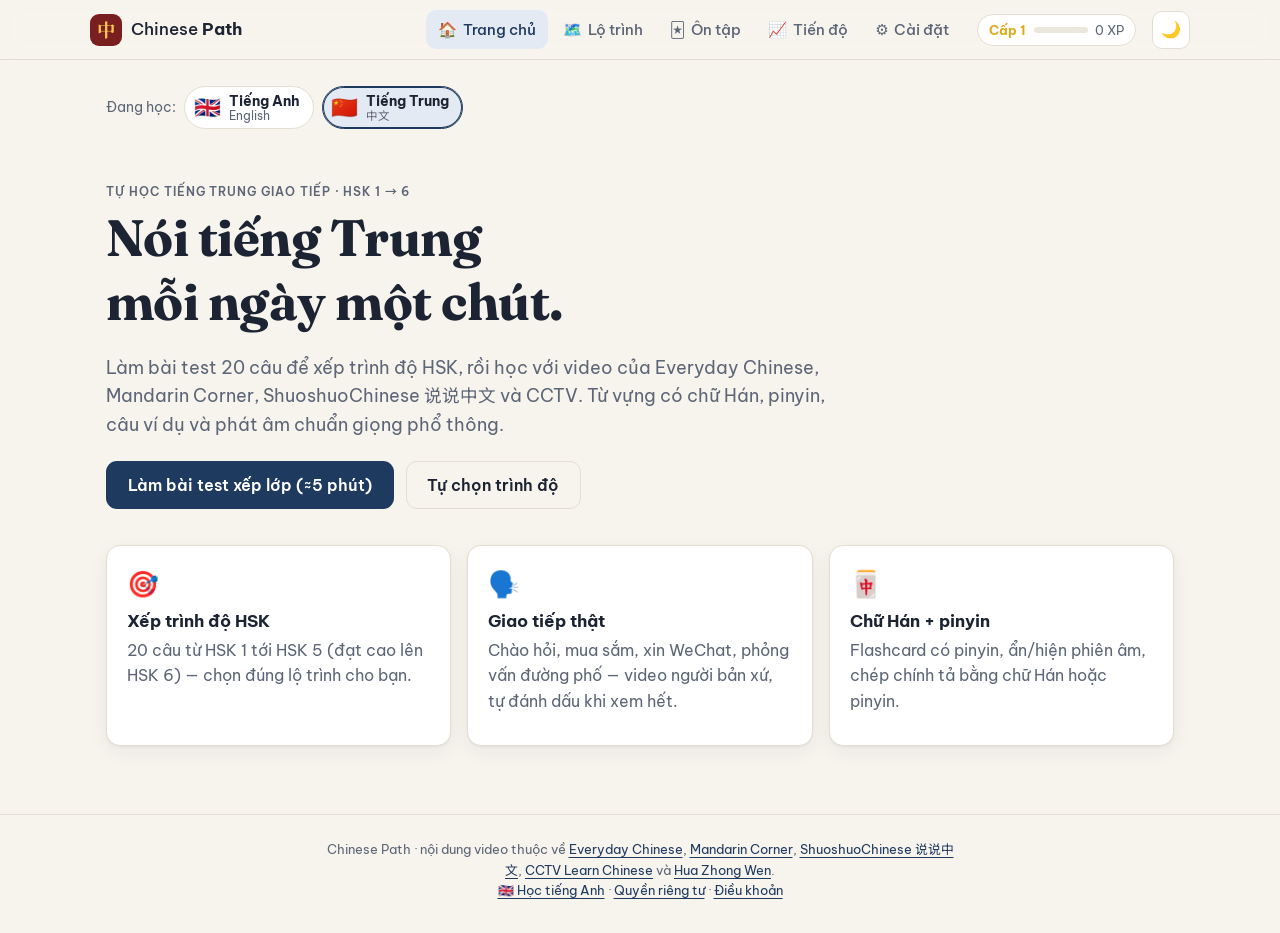
==== zh/index.html @ a733e280 "Add files via upload" ====
<!doctype html>
<html lang="vi">
<head>
  <meta charset="utf-8">
  <meta name="viewport" content="width=device-width, initial-scale=1, viewport-fit=cover">
  <title>Chinese Path · Tự học tiếng Trung giao tiếp HSK 1–6</title>
  <meta name="description" content="Tự học tiếng Trung giao tiếp từ căn bản tới nâng cao theo HSK 1–6: test xếp lớp, video Everyday Chinese, Mandarin Corner, ShuoshuoChinese, CCTV, flashcard có pinyin và theo dõi tiến độ.">
  <meta name="theme-color" content="#7a1f1f">
  <link rel="icon" href="data:image/svg+xml,<svg xmlns='http://www.w3.org/2000/svg' viewBox='0 0 64 64'><rect width='64' height='64' rx='14' fill='%237a1f1f'/><text x='32' y='45' font-size='36' font-family='serif' font-weight='700' text-anchor='middle' fill='%23f6c453'>中</text></svg>">
  <link rel="preconnect" href="https://fonts.googleapis.com">
  <link rel="preconnect" href="https://fonts.gstatic.com" crossorigin>
  <link href="https://fonts.googleapis.com/css2?family=Be+Vietnam+Pro:wght@400;500;600;700&family=Fraunces:opsz,wght@9..144,600;9..144,700&family=Noto+Sans+SC:wght@400;500;700&family=Noto+Serif+SC:wght@600;700&display=swap" rel="stylesheet">
  <link rel="stylesheet" href="../css/style.css">
</head>
<body class="lang-zh">
  <header class="topbar">
    <a class="brand" href="#/"><span class="logo logo-zh">中</span><span>Chinese <b>Path</b></span></a>
    <nav class="nav" aria-label="Điều hướng chính">
      <a href="#/" data-nav=""><span>🏠</span>Trang chủ</a>
      <a href="#/roadmap" data-nav="roadmap"><span>🗺️</span>Lộ trình</a>
      <a href="#/review" data-nav="review"><span class="nav-ic">🃏<i id="reviewDot" class="dot" hidden></i></span>Ôn tập</a>
      <a href="#/dashboard" data-nav="dashboard"><span>📈</span>Tiến độ</a>
      <a href="#/settings" data-nav="settings"><span>⚙️</span>Cài đặt</a>
    </nav>
    <a id="xpChip" class="xp-chip" href="#/dashboard" aria-label="Cấp độ và XP"></a>
    <a id="accountBtn" class="account-btn" href="#/login" hidden aria-label="Tài khoản"></a>
    <button id="themeBtn" class="icon-btn" aria-label="Đổi giao diện sáng/tối">🌙</button>
  </header>

  <main id="app" tabindex="-1"></main>

  <footer class="foot">
    <p>Chinese Path · nội dung video thuộc về
      <a href="https://www.youtube.com/@EverydayChinese" target="_blank" rel="noopener">Everyday Chinese</a>,
      <a href="https://mandarincorner.org/" target="_blank" rel="noopener">Mandarin Corner</a>,
      <a href="https://www.youtube.com/@ShuoshuoChinese" target="_blank" rel="noopener">ShuoshuoChinese 说说中文</a>,
      <a href="https://cctv.cntv.cn/lm/learningchinese/01/" target="_blank" rel="noopener">CCTV Learn Chinese</a> và
      <a href="https://huazhongwen.com/" target="_blank" rel="noopener">Hua Zhong Wen</a>.<br>
      <a href="/">🇬🇧 Học tiếng Anh</a> · <a href="/privacy.html">Quyền riêng tư</a> · <a href="/terms.html">Điều khoản</a></p>
  </footer>

  <div id="toasts" aria-live="polite"></div>

  <script src="js/lang.js"></script>
  <script src="../js/lang-base.js"></script>
  <script src="js/data.js"></script>
  <script src="../js/daily.js"></script>
  <script src="../js/store.js"></script>
  <script src="../js/game.js"></script>
  <script src="../js/app.js"></script>
  <script src="../js/review.js"></script>
  <script src="../js/sync.js"></script>
</body>
</html>
---- css/style.css ----
/* ==========================================================================
   English Path — giao diện
   ========================================================================== */
:root {
  --bg: #f7f4ee;
  --surface: #ffffff;
  --surface-2: #f1ede4;
  --ink: #1c2433;
  --muted: #5d6677;
  --line: #e4ded2;
  --accent: #1f3a5f;
  --accent-ink: #ffffff;
  --accent-soft: #e3eaf4;
  --gold: #f6c453;
  --ok: #2f9e6b;
  --ok-soft: #e2f4ea;
  --bad: #c2412d;
  --bad-soft: #fbe6e1;
  --track: #ece7dd;
  --shadow: 0 1px 2px rgba(28, 36, 51, .06), 0 6px 20px rgba(28, 36, 51, .06);

  --A1: #2f9e6b; --A2: #138a8f; --B1: #3366cc; --B2: #7b4fc9; --C1: #c25a1b; --C2: #b3264f;

  --radius: 14px;
  --font: "Be Vietnam Pro", system-ui, -apple-system, "Segoe UI", Roboto, sans-serif;
  --display: "Fraunces", Georgia, serif;
}

@media (prefers-color-scheme: dark) {
  :root:not([data-theme="light"]) {
    --bg: #11151c; --surface: #19202a; --surface-2: #212a36; --ink: #e8ebf1; --muted: #9aa4b5;
    --line: #2a3442; --accent: #8fb3e8; --accent-ink: #0d1520; --accent-soft: #1f2d42;
    --ok: #4cc28b; --ok-soft: #173326; --bad: #f07a65; --bad-soft: #3a1f1a; --track: #2a3340;
    --shadow: 0 1px 2px rgba(0,0,0,.3), 0 8px 24px rgba(0,0,0,.25);
    --A1: #4cc28b; --A2: #3cc0c4; --B1: #6f9cf0; --B2: #a685e8; --C1: #f0905a; --C2: #f0708f;
  }
}
:root[data-theme="dark"] {
  --bg: #11151c; --surface: #19202a; --surface-2: #212a36; --ink: #e8ebf1; --muted: #9aa4b5;
  --line: #2a3442; --accent: #8fb3e8; --accent-ink: #0d1520; --accent-soft: #1f2d42;
  --ok: #4cc28b; --ok-soft: #173326; --bad: #f07a65; --bad-soft: #3a1f1a; --track: #2a3340;
  --shadow: 0 1px 2px rgba(0,0,0,.3), 0 8px 24px rgba(0,0,0,.25);
  --A1: #4cc28b; --A2: #3cc0c4; --B1: #6f9cf0; --B2: #a685e8; --C1: #f0905a; --C2: #f0708f;
}

* { box-sizing: border-box; }
html { -webkit-text-size-adjust: 100%; }
body {
  margin: 0; background: var(--bg); color: var(--ink);
  font: 16px/1.6 var(--font);
  min-height: 100vh; display: flex; flex-direction: column;
}
a { color: var(--accent); text-underline-offset: 3px; }
h1, h2, h3 { line-height: 1.25; margin: 0 0 .4em; }
h1 { font-family: var(--display); font-size: clamp(1.6rem, 3.6vw, 2.3rem); letter-spacing: -.01em; }
h2 { font-size: 1.3rem; }
h3 { font-size: 1.05rem; }
p { margin: 0 0 .8em; }
code { background: var(--surface-2); padding: .1em .35em; border-radius: 5px; font-size: .9em; }
.muted { color: var(--muted); }
.small { font-size: .87rem; }
.center { text-align: center; }
.eyebrow { text-transform: uppercase; letter-spacing: .08em; font-size: .75rem; font-weight: 600; color: var(--muted); margin-bottom: .4em; }
.lead { font-size: 1.1rem; color: var(--muted); max-width: 60ch; }
.row { display: flex; gap: .75rem; align-items: center; flex-wrap: wrap; }
.row.between { justify-content: space-between; }
.row.center { justify-content: center; }
.row.gap-s { gap: .4rem; }
.wrap { flex-wrap: wrap; }

/* ---------------- top bar ---------------- */
.topbar {
  position: sticky; top: 0; z-index: 20;
  display: flex; align-items: center; gap: 1rem;
  padding: .65rem max(16px, calc((100vw - 1100px) / 2));
  background: color-mix(in srgb, var(--bg) 88%, transparent);
  backdrop-filter: blur(10px); border-bottom: 1px solid var(--line);
}
.brand { display: flex; align-items: center; gap: .55rem; text-decoration: none; color: var(--ink); font-weight: 500; font-size: 1.05rem; }
.brand b { font-weight: 700; }
.logo {
  width: 32px; height: 32px; border-radius: 9px; display: grid; place-items: center;
  background: #1f3a5f; color: var(--gold); font-family: var(--display); font-weight: 700; font-size: 1.15rem;
}
.nav { display: flex; gap: .2rem; margin-left: auto; }
.nav a {
  text-decoration: none; color: var(--muted); padding: .45rem .75rem; border-radius: 10px;
  font-size: .92rem; font-weight: 500; display: flex; align-items: center; gap: .35rem;
}
.nav a span { font-size: .95rem; }
.nav a:hover { background: var(--surface-2); color: var(--ink); }
.nav a.active { background: var(--accent-soft); color: var(--accent); }
.icon-btn { border: 1px solid var(--line); background: var(--surface); border-radius: 10px; width: 38px; height: 38px; cursor: pointer; font-size: 1rem; }

main { width: 100%; max-width: 1100px; margin: 0 auto; padding: 1.6rem 16px 3rem; flex: 1; outline: none; }
main > section, main > .card, main > .grid2, main > nav { margin-bottom: 1.25rem; }
.foot { text-align: center; color: var(--muted); font-size: .8rem; padding: 1.5rem 16px 2rem; border-top: 1px solid var(--line); }
.foot p { max-width: 70ch; margin: 0 auto; }

/* ---------------- building blocks ---------------- */
.card { background: var(--surface); border: 1px solid var(--line); border-radius: var(--radius); padding: 1.15rem 1.25rem; box-shadow: var(--shadow); margin-bottom: 1rem; }
.card-head { display: flex; justify-content: space-between; align-items: baseline; gap: 1rem; flex-wrap: wrap; margin-bottom: .6rem; }
.card-head h3 { margin: 0; }
.narrow { max-width: 720px; margin: 0 auto; }
.grid2 { display: grid; grid-template-columns: repeat(2, minmax(0, 1fr)); gap: 1rem; }
.grid2 > .card { margin: 0; }
.grid3 { display: grid; grid-template-columns: repeat(3, minmax(0, 1fr)); gap: 1rem; }
.grid3.tight { gap: .75rem; }

.btn {
  display: inline-flex; align-items: center; justify-content: center; gap: .4rem;
  padding: .6rem 1.05rem; border-radius: 11px; border: 1px solid transparent;
  font: 600 .95rem var(--font); cursor: pointer; text-decoration: none; transition: transform .08s, background .15s;
  background: var(--surface-2); color: var(--ink);
}
.btn:active { transform: translateY(1px); }
.btn:disabled { opacity: .45; cursor: not-allowed; }
.btn.primary { background: var(--accent); color: var(--accent-ink); }
.btn.primary:hover { filter: brightness(1.08); }
.btn.success { background: var(--ok); color: #fff; }
.btn.ghost { background: transparent; border-color: var(--line); color: var(--ink); }
.btn.ghost:hover { background: var(--surface-2); }
.btn.danger { color: var(--bad); }
.btn.lg { padding: .8rem 1.3rem; font-size: 1rem; }
.btn.sm { padding: .35rem .65rem; font-size: .85rem; border-radius: 9px; }
.linklike { background: none; border: 0; color: var(--accent); font: inherit; text-decoration: underline; cursor: pointer; padding: 0; }
.file-btn { cursor: pointer; }

.chip, .pill {
  display: inline-flex; align-items: center; gap: .25rem; padding: .15rem .55rem; border-radius: 999px;
  font-size: .78rem; font-weight: 500; background: var(--surface-2); color: var(--muted); white-space: nowrap;
}
.chip { background: var(--gold); color: #3b2a00; font-weight: 600; }
.pill.accent { background: var(--accent-soft); color: var(--accent); }

.lv-badge {
  display: inline-grid; place-items: center; min-width: 2.4em; padding: .1em .45em; border-radius: 8px;
  font-weight: 700; font-size: .95em; color: #fff; background: var(--c, var(--accent)); letter-spacing: .02em;
}
.lv-badge.sm { font-size: .75rem; border-radius: 6px; min-width: 2.2em; }
.lv-A1 { --c: var(--A1); } .lv-A2 { --c: var(--A2); } .lv-B1 { --c: var(--B1); } .lv-B2 { --c: var(--B2); } .lv-C1 { --c: var(--C1); }
:root[data-theme="dark"] .lv-badge { color: #0d1520; }
@media (prefers-color-scheme: dark) { :root:not([data-theme="light"]) .lv-badge { color: #0d1520; } }

.bar { display: block; height: 8px; border-radius: 99px; background: var(--track); overflow: hidden; flex: 1; }
.bar > span { display: block; height: 100%; border-radius: inherit; background: var(--c, var(--accent)); transition: width .4s; }
.progress { height: 6px; background: var(--track); border-radius: 99px; overflow: hidden; margin: .4rem 0 .6rem; }
.progress > span { display: block; height: 100%; background: var(--accent); transition: width .25s; }

/* ---------------- home ---------------- */
.hero { padding: 2.2rem 0 1rem; }
.hero h1 { font-size: clamp(2rem, 6vw, 3.2rem); max-width: 16ch; }
.hero .row { margin-top: 1.4rem; }
.feature .f-icon { font-size: 1.6rem; margin-bottom: .3rem; }
.feature { margin: 0; }

.home-head { display: flex; justify-content: space-between; align-items: center; gap: 1.5rem; }
.home-head h1 { display: flex; align-items: center; gap: .5rem; flex-wrap: wrap; }
.home-head h1 small { font: 500 1rem var(--font); color: var(--muted); }
.goal-ring {
  --size: 128px; width: var(--size); height: var(--size); flex: none; border-radius: 50%;
  background: conic-gradient(var(--ok) calc(var(--p) * 1%), var(--track) 0);
  display: grid; place-items: center;
}
.goal-ring > div {
  width: calc(var(--size) - 22px); height: calc(var(--size) - 22px); border-radius: 50%;
  background: var(--bg); display: flex; flex-direction: column; align-items: center; justify-content: center; line-height: 1.1;
}
.goal-ring strong { font-size: 1.9rem; font-family: var(--display); }
.goal-ring span { font-size: .8rem; color: var(--muted); }
.goal-ring em { font-style: normal; font-size: .72rem; color: var(--muted); text-transform: uppercase; letter-spacing: .06em; margin-top: .15rem; }

.next-card {
  display: block; text-decoration: none; color: var(--ink);
  background: linear-gradient(135deg, #1f3a5f, #2c5282); color: #fff;
  border-radius: 18px; padding: 1.4rem 1.5rem; box-shadow: var(--shadow); margin-bottom: 1.25rem;
}
.next-card h2 { font-family: var(--display); font-size: 1.6rem; margin: .5rem 0 .1rem; }
.next-card .muted { color: rgba(255,255,255,.75); }
.next-card .btn.primary { background: var(--gold); color: #2a1e00; margin-top: .4rem; }
.next-meta { display: flex; gap: .5rem; align-items: center; flex-wrap: wrap; font-size: .88rem; }
.next-card .lv-badge { color: #fff; }

.stat-row { display: grid; grid-template-columns: repeat(3, minmax(0, 1fr)); gap: 1rem; }
.stat-row.four { grid-template-columns: repeat(4, minmax(0, 1fr)); }
.tile { background: var(--surface); border: 1px solid var(--line); border-radius: var(--radius); padding: 1rem 1.1rem; display: flex; flex-direction: column; box-shadow: var(--shadow); }
.tile strong { font-family: var(--display); font-size: 1.7rem; line-height: 1.2; }
.tile .t-icon { font-size: 1.15rem; }
.tile .muted { font-size: .85rem; }

.lv-bars { display: grid; gap: .55rem; }
.lv-bar { display: grid; grid-template-columns: 3rem 1fr 3.5rem; align-items: center; gap: .75rem; text-decoration: none; color: inherit; padding: .2rem .3rem; border-radius: 8px; }
.lv-bar:hover { background: var(--surface-2); }
.lv-bar.current { background: var(--accent-soft); }
.lv-bar .small { text-align: right; }

/* ---------------- test ---------------- */
.q-card { padding: 1.6rem; }
.q-text { font-family: var(--display); font-size: 1.5rem; margin-bottom: 1.2rem; }
.blank { color: var(--accent); letter-spacing: .05em; }
.opts { display: grid; grid-template-columns: 1fr 1fr; gap: .6rem; }
.opt {
  text-align: left; padding: .85rem 1rem; border-radius: 12px; border: 1.5px solid var(--line);
  background: var(--surface); color: var(--ink); font: 500 1rem var(--font); cursor: pointer;
}
.opt:hover { border-color: var(--accent); background: var(--accent-soft); }
.opt.picked { border-color: var(--accent); background: var(--accent-soft); }
.opt.idk { grid-column: 1 / -1; text-align: center; color: var(--muted); border-style: dashed; }
.result-badge {
  width: 110px; height: 110px; margin: .5rem auto 1rem; border-radius: 28px; display: grid; place-items: center;
  font: 700 2.6rem var(--display); color: #fff; background: var(--c);
}
.tbl { width: 100%; border-collapse: collapse; }
.tbl th, .tbl td { padding: .5rem; border-bottom: 1px solid var(--line); text-align: left; }

/* ---------------- roadmap ---------------- */
.lv-tabs { display: grid; grid-template-columns: repeat(var(--nlv, 5), minmax(0, 1fr)); gap: .5rem; margin-bottom: 1.2rem; }
.lv-tab {
  position: relative; text-decoration: none; color: var(--ink); background: var(--surface);
  border: 1.5px solid var(--line); border-radius: 12px; padding: .6rem .7rem; display: flex; flex-direction: column; line-height: 1.25;
}
.lv-tab strong { font-family: var(--display); font-size: 1.3rem; color: var(--c); }
.lv-tab span { font-size: .78rem; color: var(--muted); }
.lv-tab em { position: absolute; top: .45rem; right: .5rem; font-style: normal; font-size: .68rem; background: var(--gold); color: #3b2a00; padding: 0 .4rem; border-radius: 99px; font-weight: 600; }
.lv-tab.active { border-color: var(--c); background: color-mix(in srgb, var(--c) 10%, var(--surface)); }
.roadmap-head { display: flex; justify-content: space-between; gap: 1.5rem; align-items: flex-end; flex-wrap: wrap; }
.mini-progress { display: grid; grid-template-columns: auto 160px; grid-template-rows: auto auto; column-gap: .75rem; align-items: center; }
.mini-progress strong { grid-row: span 2; font: 700 1.8rem var(--display); }
.chips { display: flex; gap: .4rem; flex-wrap: wrap; margin: .8rem 0 1rem; }
.chip-btn { border: 1px solid var(--line); background: var(--surface); color: var(--ink); padding: .35rem .8rem; border-radius: 99px; font: 500 .88rem var(--font); cursor: pointer; }
.chip-btn.active { background: var(--ink); color: var(--bg); border-color: var(--ink); }

.lesson-list { list-style: none; padding: 0; margin: 0; display: grid; gap: .55rem; }
.lesson-row {
  display: grid; grid-template-columns: 2.4rem 1fr auto; gap: .9rem; align-items: center;
  background: var(--surface); border: 1px solid var(--line); border-radius: 12px; padding: .8rem 1rem;
  text-decoration: none; color: var(--ink); transition: border-color .15s, transform .1s;
}
.lesson-row:hover { border-color: var(--accent); transform: translateX(2px); }
.lesson-row .num {
  width: 2.2rem; height: 2.2rem; border-radius: 50%; display: grid; place-items: center;
  background: var(--surface-2); font-weight: 700; color: var(--muted);
}
.lesson-row.done .num { background: var(--ok); color: #fff; }
.l-main { display: flex; flex-direction: column; min-width: 0; }
.l-main strong { overflow: hidden; text-overflow: ellipsis; }
.l-meta { display: flex; gap: .3rem; flex-wrap: wrap; justify-content: flex-end; }
.res-list { list-style: none; padding: 0; margin: 0; display: grid; gap: .55rem; }
.res-list li { display: flex; flex-direction: column; }

/* ---------------- lesson ---------------- */
.crumbs { font-size: .88rem; color: var(--muted); margin-bottom: .8rem !important; }
.crumbs a { color: var(--muted); }
.lesson-head { display: flex; justify-content: space-between; align-items: flex-start; gap: 1rem; margin-bottom: 1rem; }
.lesson-head h1 { margin-top: .5rem; }
.lesson-grid { display: grid; grid-template-columns: minmax(0, 1.7fr) minmax(0, 1fr); gap: 1rem; margin-bottom: 1rem; }
.lesson-side .card:last-child { margin-bottom: 0; }
.player-wrap { margin-bottom: 1rem; }
.video { position: relative; aspect-ratio: 16 / 9; background: #000; border-radius: var(--radius); overflow: hidden; box-shadow: var(--shadow); }
.video iframe, .video > div { position: absolute; inset: 0; width: 100%; height: 100%; border: 0; }
.video .ext-card { position: absolute; inset: 0; border-radius: 0; }
.player-bar { display: flex; align-items: center; gap: .6rem; flex-wrap: wrap; padding: .6rem .2rem 0; }
.watch-pct { margin-left: auto; }
.seg { display: inline-flex; border: 1px solid var(--line); border-radius: 9px; overflow: hidden; }
.seg-btn { border: 0; background: transparent; color: var(--ink); padding: .32rem .6rem; font: 600 .82rem var(--font); cursor: pointer; }
.seg-btn.active { background: var(--accent); color: var(--accent-ink); }

.ext-card {
  display: flex; gap: 1.1rem; align-items: flex-start; padding: 1.4rem;
  background: var(--surface); border: 1px solid var(--line); border-radius: var(--radius); box-shadow: var(--shadow);
}
.ext-card h2 { font-family: var(--display); }
.ext-logo {
  flex: none; width: 64px; height: 64px; border-radius: 16px; display: grid; place-items: center;
  background: #23085a; color: #fff; font-weight: 800; font-size: 1.2rem; letter-spacing: .02em;
}
.ext-logo.yt { background: #c4302b; }
.banner {
  margin-top: .8rem; padding: .8rem 1rem; border-radius: 12px; background: var(--gold); color: #2a1e00;
  display: flex; justify-content: space-between; align-items: center; gap: .8rem; flex-wrap: wrap;
}
.banner .btn.ghost { border-color: rgba(0,0,0,.25); color: #2a1e00; }
.banner .btn.primary { background: #1f3a5f; color: #fff; }
.time-log { padding: .8rem 1rem; font-size: .92rem; }
.steps { margin: 0; padding-left: 1.2rem; }
.steps li { margin-bottom: .3rem; }

.vocab { list-style: none; padding: 0; margin: 0; display: grid; grid-template-columns: repeat(2, minmax(0, 1fr)); gap: .5rem 1.4rem; }
.vocab li { display: flex; gap: .6rem; align-items: flex-start; padding: .55rem 0; border-bottom: 1px dashed var(--line); }
.vocab .vi { color: var(--muted); }
.vocab .ex { font-size: .9rem; color: var(--muted); margin-top: .15rem; }
.hide-vi .vocab .vi { filter: blur(5px); transition: filter .2s; cursor: pointer; }
.hide-vi .vocab li:hover .vi { filter: none; }
.say { border: 1px solid var(--line); background: var(--surface-2); border-radius: 8px; cursor: pointer; padding: .2rem .4rem; font-size: .9rem; line-height: 1; color: var(--ink); }
.say.sm { font-size: .65rem; padding: .15rem .3rem; vertical-align: middle; }

.quiz { display: grid; gap: .8rem; }
.qz { border: 1px solid var(--line); border-radius: 12px; padding: .8rem 1rem; margin: 0; }
.qz legend { padding: 0 .3rem; font-weight: 600; }
.qn { display: inline-grid; place-items: center; width: 1.5rem; height: 1.5rem; border-radius: 50%; background: var(--surface-2); font-size: .8rem; margin-right: .2rem; }
.qz-opts { display: grid; grid-template-columns: repeat(2, minmax(0, 1fr)); gap: .4rem; margin-top: .3rem; }
.qz-opts label { display: flex; gap: .5rem; align-items: center; padding: .45rem .6rem; border-radius: 9px; border: 1px solid transparent; cursor: pointer; }
.qz-opts label:hover { background: var(--surface-2); }
.qz-opts label.right { border-color: var(--ok); background: var(--ok-soft); }
.qz-opts label.wrong { border-color: var(--bad); background: var(--bad-soft); }
.qz.is-right { border-color: var(--ok); }
.qz.is-wrong { border-color: var(--bad); }
.fb { margin: .3rem 0 0; font-size: .88rem; min-height: 0; }
.qz.is-right .fb { color: var(--ok); }
.qz.is-wrong .fb { color: var(--bad); }
.quiz-result { font-weight: 500; margin: 0; padding: .6rem .8rem; border-radius: 10px; }
.quiz-result:empty { display: none; }
.quiz-result.good { background: var(--ok-soft); }
.quiz-result.bad { background: var(--bad-soft); }

input, select, textarea {
  width: 100%; font: 1rem var(--font); color: var(--ink); background: var(--bg);
  border: 1.5px solid var(--line); border-radius: 10px; padding: .6rem .75rem; margin-top: .3rem;
}
input:focus, select:focus, textarea:focus { outline: none; border-color: var(--accent); }
input[type="radio"] { width: auto; margin: 0; accent-color: var(--accent); }
textarea { resize: vertical; line-height: 1.5; }
.form { display: grid; gap: .9rem; }
.form label { font-weight: 500; font-size: .92rem; }
.fill { max-width: 320px; }

.pager { display: flex; justify-content: space-between; gap: 1rem; }
.pager .btn { max-width: 48%; overflow: hidden; text-overflow: ellipsis; white-space: nowrap; display: block; }

/* ---------------- dashboard ---------------- */
.chart { width: 100%; height: auto; display: block; }
.chart .grid { stroke: var(--line); stroke-width: 1; }
.chart .ax { fill: var(--muted); font: 12px var(--font); }
.chart .ax.sm { font-size: 10px; }
.chart .ax.today { fill: var(--ink); font-weight: 700; }
.chart .col { fill: color-mix(in srgb, var(--accent) 45%, var(--track)); }
.chart .col.hit { fill: var(--ok); }
.chart .val { fill: var(--ink); font: 600 11px var(--font); }
.chart .goal { stroke: var(--gold); stroke-width: 2; stroke-dasharray: 6 5; }
.legend { display: inline-flex; align-items: center; gap: .3rem; }
.lg-goal { display: inline-block; width: 18px; border-top: 2px dashed var(--gold); }

.rings { display: grid; grid-template-columns: repeat(3, minmax(0, 1fr)); gap: .5rem; text-align: center; }
.ring-item { display: flex; flex-direction: column; align-items: center; gap: .2rem; }
.ring {
  --size: 88px; width: var(--size); height: var(--size); border-radius: 50%; margin-bottom: .3rem;
  background: conic-gradient(var(--c) calc(var(--p) * 1%), var(--track) 0); display: grid; place-items: center;
}
.ring span { width: calc(var(--size) - 18px); height: calc(var(--size) - 18px); border-radius: 50%; background: var(--surface); display: grid; place-items: center; font: 700 1.1rem var(--display); }
.sk-listening { --c: var(--B1); } .sk-vocab { --c: var(--A1); } .sk-grammar { --c: var(--B2); }

.heat-wrap { display: flex; gap: .4rem; overflow-x: auto; padding-bottom: .3rem; }
.heat-days { display: grid; grid-template-rows: repeat(7, 14px); gap: 3px; font-size: .65rem; line-height: 14px; }
.heat { display: grid; grid-auto-flow: column; grid-template-rows: repeat(7, 14px); grid-auto-columns: minmax(14px, 1fr); gap: 3px; flex: 1; min-width: 330px; }
.heat .h { width: 100%; }
.h { display: inline-block; width: 14px; height: 14px; border-radius: 3px; background: var(--track); }
.h1 { background: color-mix(in srgb, var(--ok) 30%, var(--track)); }
.h2 { background: color-mix(in srgb, var(--ok) 55%, var(--track)); }
.h3 { background: color-mix(in srgb, var(--ok) 80%, var(--track)); }
.h4 { background: var(--ok); }
.legend .h { width: 11px; height: 11px; }

.recent, .custom-list { list-style: none; padding: 0; margin: 0 0 .8rem; }
.recent li, .custom-list li { display: flex; justify-content: space-between; align-items: center; gap: 1rem; padding: .55rem 0; border-bottom: 1px solid var(--line); }
.recent a, .custom-list a { text-decoration: none; color: var(--ink); display: flex; gap: .5rem; align-items: center; }

/* ---------------- toasts ---------------- */
#toasts { position: fixed; left: 50%; bottom: 24px; transform: translateX(-50%); display: grid; gap: .5rem; z-index: 50; width: min(92vw, 420px); }
.toast { background: var(--ink); color: var(--bg); padding: .7rem 1rem; border-radius: 12px; box-shadow: var(--shadow); opacity: 0; transform: translateY(10px); transition: .25s; font-size: .93rem; text-align: center; }
.toast.show { opacity: 1; transform: none; }
.toast.ok { background: var(--ok); color: #fff; }
.toast.err { background: var(--bad); color: #fff; }

/* ---------------- responsive ---------------- */
@media (max-width: 860px) {
  .lesson-grid { grid-template-columns: 1fr; }
  .stat-row.four { grid-template-columns: repeat(2, minmax(0, 1fr)); }
  .grid2 { grid-template-columns: 1fr; }
}
@media (max-width: 720px) {
  body { padding-bottom: 70px; }
  .topbar { padding: .55rem 16px; backdrop-filter: none; background: var(--bg); }
  .nav {
    position: fixed; left: 0; right: 0; bottom: 0; margin: 0; z-index: 30;
    background: var(--surface); border-top: 1px solid var(--line);
    justify-content: space-around; padding: .3rem .2rem calc(.3rem + env(safe-area-inset-bottom));
  }
  .nav a { flex-direction: column; gap: 0; font-size: .68rem; padding: .3rem .4rem; }
  .nav a span { font-size: 1.15rem; }
  .icon-btn { margin-left: auto; }
  #toasts { bottom: 86px; }
  .grid3 { grid-template-columns: 1fr; }
  .stat-row { grid-template-columns: repeat(3, minmax(0, 1fr)); gap: .5rem; }
  .tile { padding: .75rem; }
  .tile strong { font-size: 1.3rem; }
  .home-head { flex-direction: column; align-items: flex-start; }
  .goal-ring { --size: 112px; align-self: center; }
  .opts, .qz-opts, .vocab { grid-template-columns: 1fr; }
  .lv-tabs { grid-template-columns: repeat(var(--nlv, 5), minmax(56px, 1fr)); overflow-x: auto; }
  .lv-tab span { display: none; }
  .lv-tab { align-items: center; padding: .5rem .3rem; }
  .lv-tab em { top: -8px; right: 50%; transform: translateX(50%); }
  .lesson-row { grid-template-columns: 2.2rem 1fr; }
  .l-meta { grid-column: 2; justify-content: flex-start; }
  .lesson-head { flex-direction: column; }
  .lesson-head .btn { width: 100%; }
  .ext-card { flex-direction: column; }
  .mini-progress { grid-template-columns: auto 1fr; width: 100%; }
  .rings { gap: .2rem; }
  .ring { --size: 72px; }
  .pager .btn { font-size: .82rem; }
  .chart .ax { font-size: 22px; } .chart .ax.sm { font-size: 17px; } .chart .val { font-size: 20px; }
  .heat { min-width: 0; grid-template-rows: repeat(7, 12px); gap: 2px; }
  .heat-days { grid-template-rows: repeat(7, 12px); gap: 2px; line-height: 12px; }
}

/* ==========================================================================
   Game hoá (Phần 1)
   ========================================================================== */
:root { --xp: #e0a91b; --daily: #f6c453; }
.nav { margin-left: auto; }
.nav-ic { position: relative; }
.dot {
  position: absolute; top: -6px; right: -10px; min-width: 16px; height: 16px; padding: 0 4px;
  border-radius: 99px; background: var(--bad); color: #fff; font: 700 10px/16px var(--font); font-style: normal; text-align: center;
}
.dot[hidden] { display: none; }
.xp-chip {
  display: flex; align-items: center; gap: .45rem; text-decoration: none; color: var(--ink);
  border: 1px solid var(--line); background: var(--surface); border-radius: 99px; padding: .3rem .7rem; font-size: .8rem; white-space: nowrap;
}
.xc-lv { font-weight: 700; color: var(--xp); }
.xc-bar { width: 54px; height: 6px; border-radius: 99px; background: var(--track); overflow: hidden; display: block; }
.xc-bar span { display: block; height: 100%; background: var(--xp); }
.xc-xp { color: var(--muted); }

.xp-line { display: flex; align-items: center; gap: .6rem; flex-wrap: wrap; margin-top: .3rem; }
.xp-lv { background: var(--xp); color: #2a1e00; font-weight: 700; font-size: .8rem; padding: .1rem .55rem; border-radius: 99px; }
.xp-lv.big { font: 700 1.3rem var(--display); padding: .5rem .9rem; border-radius: 14px; }
.bar.xp { max-width: 220px; min-width: 120px; --c: var(--xp); }
.xp-card .xp-big { display: flex; gap: 1rem; align-items: center; }
.xp-meta { display: grid; gap: .25rem; flex: 1; }
.xp-meta .bar.xp { max-width: none; height: 10px; }
.xp-meta strong { font: 700 1.4rem var(--display); }
.xp-rules { margin-top: .7rem; padding-top: .6rem; border-top: 1px dashed var(--line); }

.banner.risk { background: color-mix(in srgb, var(--bad) 14%, var(--surface)); color: var(--ink); margin-bottom: 1rem; }
.banner.risk .btn.primary { background: var(--bad); color: #fff; }
.banner.daily-banner { margin: 0 0 1rem; }

.next-card.daily { background: linear-gradient(135deg, #3a2a00, #8a5a00 55%, #c8871a); }
.next-card.daily .chip { background: #fff4cf; }
.next-card.is-done { filter: saturate(.55); }
.chip.ghost { background: var(--surface-2); color: var(--muted); }
.next-mini { display: flex; flex-direction: column; gap: .2rem; text-decoration: none; color: var(--ink); }
.next-mini:hover { border-color: var(--accent); }

.quick-row { display: grid; grid-template-columns: 1fr 1fr 1.4fr; gap: 1rem; margin-bottom: 1.25rem; }
.quick { display: flex; gap: .8rem; align-items: center; text-decoration: none; color: var(--ink); margin: 0; position: relative; }
a.quick:hover { border-color: var(--accent); }
.quick > span:nth-child(2) { display: flex; flex-direction: column; min-width: 0; }
.q-icon { font-size: 1.7rem; }
.q-badge { position: absolute; top: .6rem; right: .7rem; background: var(--bad); color: #fff; border-radius: 99px; font: 700 .75rem var(--font); padding: .1rem .5rem; }
.wotd .eyebrow { margin: 0; }
.wotd em { display: block; margin-top: .1rem; }
.wotd .say { margin-left: auto; }

.pill.new { background: color-mix(in srgb, var(--ok) 18%, var(--surface)); color: var(--ok); }
.pill.ai { background: color-mix(in srgb, var(--B2) 16%, var(--surface)); color: var(--B2); }
.pill.daily { background: var(--daily); color: #3b2a00; }
.lesson-row.is-daily { border-color: var(--daily); box-shadow: 0 0 0 2px color-mix(in srgb, var(--daily) 40%, transparent); }
.auto-head { margin-top: 1.4rem; }
.desc { white-space: pre-line; max-height: 14em; overflow: auto; }

/* huy hiệu */
.badges { list-style: none; padding: 0; margin: 0; display: grid; grid-template-columns: repeat(auto-fill, minmax(150px, 1fr)); gap: .6rem; }
.badges li { border: 1px solid var(--line); border-radius: 12px; padding: .7rem; display: flex; flex-direction: column; align-items: center; text-align: center; gap: .15rem; opacity: .55; filter: grayscale(1); }
.badges li.got { opacity: 1; filter: none; background: color-mix(in srgb, var(--daily) 10%, var(--surface)); border-color: color-mix(in srgb, var(--daily) 50%, var(--line)); }
.b-icon { font-size: 1.8rem; }

/* pháo giấy, popup, XP nổi */
.confetti { position: fixed; inset: 0; width: 100vw; height: 100vh; pointer-events: none; z-index: 90; }
.celebrate {
  position: fixed; left: 50%; top: 40%; transform: translate(-50%, -40%) scale(.85); opacity: 0; transition: .25s;
  background: var(--surface); border: 2px solid var(--daily); border-radius: 22px; padding: 1.4rem 2rem; text-align: center;
  box-shadow: 0 20px 60px rgba(0,0,0,.25); z-index: 95; width: min(90vw, 360px); cursor: pointer;
}
.celebrate.show { opacity: 1; transform: translate(-50%, -40%) scale(1); }
.celebrate h2 { font-family: var(--display); font-size: 1.6rem; }
.cel-icon { font-size: 3.2rem; line-height: 1.2; }
.xp-float { position: fixed; right: 24px; top: 70px; z-index: 96; font: 800 1.2rem var(--display); color: var(--xp); animation: xpUp 1.3s ease-out forwards; pointer-events: none; text-shadow: 0 1px 0 var(--surface); }
@keyframes xpUp { from { opacity: 0; transform: translateY(10px); } 20% { opacity: 1; } to { opacity: 0; transform: translateY(-40px); } }
.toast.xp { background: var(--xp); color: #2a1e00; }

/* flashcard */
.review-head { display: flex; justify-content: space-between; align-items: flex-end; gap: 1rem; flex-wrap: wrap; }
.boxes { display: flex; gap: .4rem; align-items: flex-end; height: 76px; }
.box { width: 34px; height: 100%; display: flex; flex-direction: column; justify-content: flex-end; align-items: center; position: relative; }
.box > span { width: 100%; border-radius: 6px 6px 2px 2px; background: color-mix(in srgb, var(--ok) calc(20% * var(--i, 1)), var(--track)); }
.box.b1 > span { background: color-mix(in srgb, var(--bad) 55%, var(--track)); }
.box.b2 > span { background: color-mix(in srgb, var(--xp) 55%, var(--track)); }
.box.b3 > span { background: color-mix(in srgb, var(--ok) 40%, var(--track)); }
.box.b4 > span { background: color-mix(in srgb, var(--ok) 70%, var(--track)); }
.box.b5 > span { background: var(--ok); }
.box em { position: absolute; top: 0; font: 600 .7rem var(--font); font-style: normal; color: var(--muted); }
.box small { font-size: .65rem; color: var(--muted); }
.toggle { display: inline-flex; gap: .3rem; align-items: center; cursor: pointer; }
.flash { display: block; width: 100%; height: 260px; perspective: 1200px; border: 0; background: none; padding: 0; cursor: pointer; margin: .5rem 0 1rem; color: var(--ink); font: inherit; }
.f-inner { position: relative; display: block; width: 100%; height: 100%; transition: transform .45s; transform-style: preserve-3d; }
.flash.flipped .f-inner { transform: rotateY(180deg); }
.f-face {
  position: absolute; inset: 0; backface-visibility: hidden; border-radius: 20px; border: 1px solid var(--line);
  background: var(--surface); box-shadow: var(--shadow); display: flex; flex-direction: column; align-items: center; justify-content: center; gap: .5rem; padding: 1.2rem; text-align: center;
}
.f-front strong { font: 700 2.3rem var(--display); }
.f-back { transform: rotateY(180deg); background: color-mix(in srgb, var(--accent) 8%, var(--surface)); }
.f-back strong { font: 700 1.6rem var(--display); }
.f-vi { font-size: 1.35rem; font-weight: 600; color: var(--accent); }
.f-back em { color: var(--muted); max-width: 40ch; }
.box-tag { position: absolute; top: .8rem; left: .9rem; font-size: .72rem; color: var(--muted); background: var(--surface-2); padding: .05rem .5rem; border-radius: 99px; }
.grades { display: grid; grid-template-columns: repeat(3, 1fr); gap: .6rem; margin-bottom: 1rem; }
.grades.hidden { visibility: hidden; }
.grade { padding: .8rem; font-size: 1rem; }
.grade b { font-size: .7rem; opacity: .6; border: 1px solid currentColor; border-radius: 4px; padding: 0 .3rem; }
.g0 { background: var(--bad-soft); color: var(--bad); }
.g1 { background: var(--ok-soft); color: var(--ok); }
.g2 { background: var(--accent-soft); color: var(--accent); }

/* mini game */
.game-card { text-decoration: none; color: var(--ink); margin: 0; display: flex; flex-direction: column; gap: .2rem; }
.game-card:hover { border-color: var(--accent); transform: translateY(-2px); }
.g-icon { font-size: 2rem; }
.review-cta { display: flex; justify-content: space-between; align-items: center; gap: 1rem; margin-top: 1.2rem; }
.timer { font: 700 1.3rem var(--display); color: var(--accent); }
.match-grid { display: grid; grid-template-columns: repeat(4, 1fr); gap: .6rem; margin: 1rem 0; }
.tile-btn {
  min-height: 74px; border-radius: 14px; border: 1.5px solid var(--line); background: var(--surface); color: var(--ink);
  font: 600 .95rem var(--font); cursor: pointer; padding: .5rem; transition: transform .1s, opacity .3s;
}
.tile-btn.w { border-bottom: 4px solid var(--B1); }
.tile-btn.vi { border-bottom: 4px solid var(--A1); font-weight: 500; }
.tile-btn.sel { background: var(--accent-soft); border-color: var(--accent); transform: scale(1.03); }
.tile-btn.ok { opacity: 0; pointer-events: none; transform: scale(.85); }
.tile-btn.bad { animation: shake .4s; border-color: var(--bad); background: var(--bad-soft); }
@keyframes shake { 25% { transform: translateX(-5px); } 75% { transform: translateX(5px); } }
.speed-top { display: flex; justify-content: space-between; margin: .6rem 0; }
.opt.picked-ok { border-color: var(--ok); background: var(--ok-soft); }
.opt.picked-bad { border-color: var(--bad); background: var(--bad-soft); }
.dict-res { margin-top: .8rem; line-height: 1.9; }
.w-ok { color: var(--ok); }
.w-bad { color: var(--bad); text-decoration: underline wavy; text-underline-offset: 4px; }
.game .card textarea { margin: .7rem 0; }

@media (max-width: 960px) {
  .xc-bar, .xc-xp { display: none; }
}
@media (max-width: 860px) {
  .quick-row { grid-template-columns: 1fr 1fr; }
  .wotd { grid-column: 1 / -1; }
}
@media (max-width: 720px) {
  .xp-chip { margin-left: auto; }
  .xc-bar, .xc-xp { display: block; }
  .icon-btn { margin-left: .4rem; }
  .match-grid { grid-template-columns: repeat(3, 1fr); }
  .flash { height: 230px; }
  .f-front strong { font-size: 1.9rem; }
  .boxes { height: 60px; }
  .box { width: 28px; }
  .review-cta { flex-direction: column; align-items: flex-start; }
  .xp-float { top: 60px; right: 16px; }
}
@media (max-width: 420px) {
  .quick-row { grid-template-columns: 1fr; }
  .xc-xp { display: none; }
}

.cel-hint { margin: .4rem 0 0; font-size: .7rem; }
.toggle { white-space: nowrap; font-size: .82rem; }
.next-mini .chip { align-self: flex-start; }
@media (max-width: 720px) {
  .badges { grid-template-columns: repeat(3, minmax(0, 1fr)); gap: .4rem; }
  .badges li { padding: .5rem .3rem; }
  .badges li strong { font-size: .78rem; line-height: 1.2; }
  .badges li .small { font-size: .66rem; line-height: 1.25; }
  .b-icon { font-size: 1.4rem; }
}

/* ==========================================================================
   Tài khoản & đăng nhập
   ========================================================================== */
.account-btn {
  display: grid; place-items: center; position: relative; flex: none; height: 38px; min-width: 38px; border-radius: 99px;
  border: 1px solid var(--line); background: var(--surface); color: var(--ink); text-decoration: none; font-weight: 700; overflow: visible;
}
.account-btn[hidden] { display: none; }
.account-btn img { width: 34px; height: 34px; border-radius: 50%; object-fit: cover; }
.account-btn > span { width: 34px; height: 34px; border-radius: 50%; display: grid; place-items: center; background: var(--accent); color: var(--accent-ink); }
.account-btn .login-txt { width: auto; padding: 0 .8rem; background: var(--accent); border-radius: 99px; font-size: .85rem; }
.sync-dot { position: absolute; right: -1px; bottom: -1px; width: 11px; height: 11px; border-radius: 50%; border: 2px solid var(--bg); background: var(--muted); }
.st-synced .sync-dot { background: var(--ok); }
.st-saving .sync-dot, .st-pending .sync-dot { background: var(--xp); }
.st-offline .sync-dot, .st-error .sync-dot { background: var(--bad); }
.sync-pill { display: inline-block; padding: .15rem .6rem; border-radius: 99px; font-size: .85rem; font-weight: 600; background: var(--surface-2); margin-right: .4rem; }
.sync-pill.st-synced { background: var(--ok-soft); color: var(--ok); }
.sync-pill.st-error, .sync-pill.st-offline { background: var(--bad-soft); color: var(--bad); }

.auth-wrap { display: grid; place-items: center; padding: 1rem 0 2rem; }
.auth-card { width: min(100%, 420px); padding: 1.6rem; display: grid; gap: .9rem; }
.auth-head { text-align: center; }
.auth-head .logo { margin: 0 auto .6rem; width: 44px; height: 44px; font-size: 1.5rem; border-radius: 12px; }
.auth-head h1 { font-size: 1.6rem; margin-bottom: .2rem; }
.auth-msg { padding: .7rem .9rem; border-radius: 10px; font-size: .92rem; }
.auth-msg.err { background: var(--bad-soft); color: var(--bad); }
.auth-msg.ok { background: var(--ok-soft); color: var(--ok); }
.google-btn { width: 100%; background: #fff; color: #1f1f1f; border: 1px solid #dadce0; gap: .7rem; padding: .75rem; }
.google-btn:hover { background: #f8f9fa; }
.or { display: flex; align-items: center; gap: .6rem; color: var(--muted); font-size: .8rem; }
.or::before, .or::after { content: ""; flex: 1; border-top: 1px solid var(--line); }
.pw-wrap { position: relative; display: block; }
.pw-eye { position: absolute; right: .4rem; top: 50%; transform: translateY(-35%); border: 0; background: none; cursor: pointer; font-size: 1rem; opacity: .6; }
.auth-card .btn.primary { width: 100%; padding: .75rem; }
.auth-switch a { font-weight: 600; }
.account-card { display: flex; gap: 1rem; align-items: center; }
.acc-avatar { width: 64px; height: 64px; border-radius: 50%; display: grid; place-items: center; flex: none; background: var(--accent); color: var(--accent-ink); font: 700 1.6rem var(--display); overflow: hidden; }
.acc-avatar img { width: 100%; height: 100%; object-fit: cover; }
.acc-info h1 { font-size: 1.5rem; margin: 0; }
.acc-info p { margin: .2rem 0; display: flex; gap: .4rem; align-items: center; flex-wrap: wrap; }
.danger-zone { border-color: color-mix(in srgb, var(--bad) 35%, var(--line)); }
.ok-text { color: var(--ok); } .err-text { color: var(--bad); }
.account-link { display: flex; gap: .9rem; align-items: center; text-decoration: none; color: var(--ink); }
.account-link > span:nth-child(2) { display: flex; flex-direction: column; flex: 1; }
.account-link:hover { border-color: var(--accent); }
@media (max-width: 720px) {
  .account-btn { margin-left: .4rem; }
  .account-btn .login-txt { padding: 0 .6rem; font-size: .78rem; }
  .brand > span:last-child { display: none; }
}

/* ================= đa ngôn ngữ: nút đổi ngôn ngữ, pinyin, cấp HSK ================= */
.lv-HSK1 { --c: var(--A1); } .lv-HSK2 { --c: var(--A2); } .lv-HSK3 { --c: var(--B1); }
.lv-HSK4 { --c: var(--B2); } .lv-HSK5 { --c: var(--C1); } .lv-HSK6 { --c: var(--C2); }
.lang-zh { --font: "Be Vietnam Pro", "Noto Sans SC", "PingFang SC", "Microsoft YaHei", system-ui, sans-serif;
           --display: "Fraunces", "Noto Serif SC", "Songti SC", Georgia, serif; }
.lang-zh .lv-tab strong { font-size: 1.05rem; }
.lang-zh .lv-bar { grid-template-columns: 3.6rem 1fr 3.5rem; }
.lang-zh .result-badge { font-size: 1.7rem; }

.lang-switch { display: flex; align-items: center; flex-wrap: wrap; gap: .5rem; margin: 0 0 1.1rem; }
.lang-opt { display: inline-flex; align-items: center; gap: .5rem; padding: .35rem .8rem .35rem .55rem; border: 1px solid var(--line);
  border-radius: 99px; background: var(--surface); color: inherit; text-decoration: none; line-height: 1.15; transition: border-color .15s, background .15s; }
.lang-opt:hover { border-color: var(--accent); }
.lang-opt .flag { font-size: 1.35rem; }
.lang-opt strong { display: block; font-size: .9rem; }
.lang-opt em { display: block; font-style: normal; font-size: .72rem; color: var(--muted); }
.lang-opt.active { border-color: var(--accent); background: var(--accent-soft); box-shadow: inset 0 0 0 1px var(--accent); }
.card .lang-switch { margin: 0 0 .4rem; }

.py { color: var(--accent); font-size: .9em; font-weight: 500; letter-spacing: .01em; }
.py.block, .vi.block { display: block; }
.vocab .ex .py { font-size: .85rem; font-style: normal; }
.vocab .ex .vi { font-style: normal; }
.hide-py .vocab .py { visibility: hidden; }
.q-py { margin: -.8rem 0 1rem; }
.f-back .py { font-size: 1.05rem; }
.speed .q-text .py, #qw .py { font-family: var(--font); font-size: 1rem; margin-top: .2rem; }
.dict-res .py { display: inline-block; margin-top: .3rem; }
.logo.logo-zh { background: #7a1f1f; font-family: "Noto Serif SC", "Songti SC", serif; }
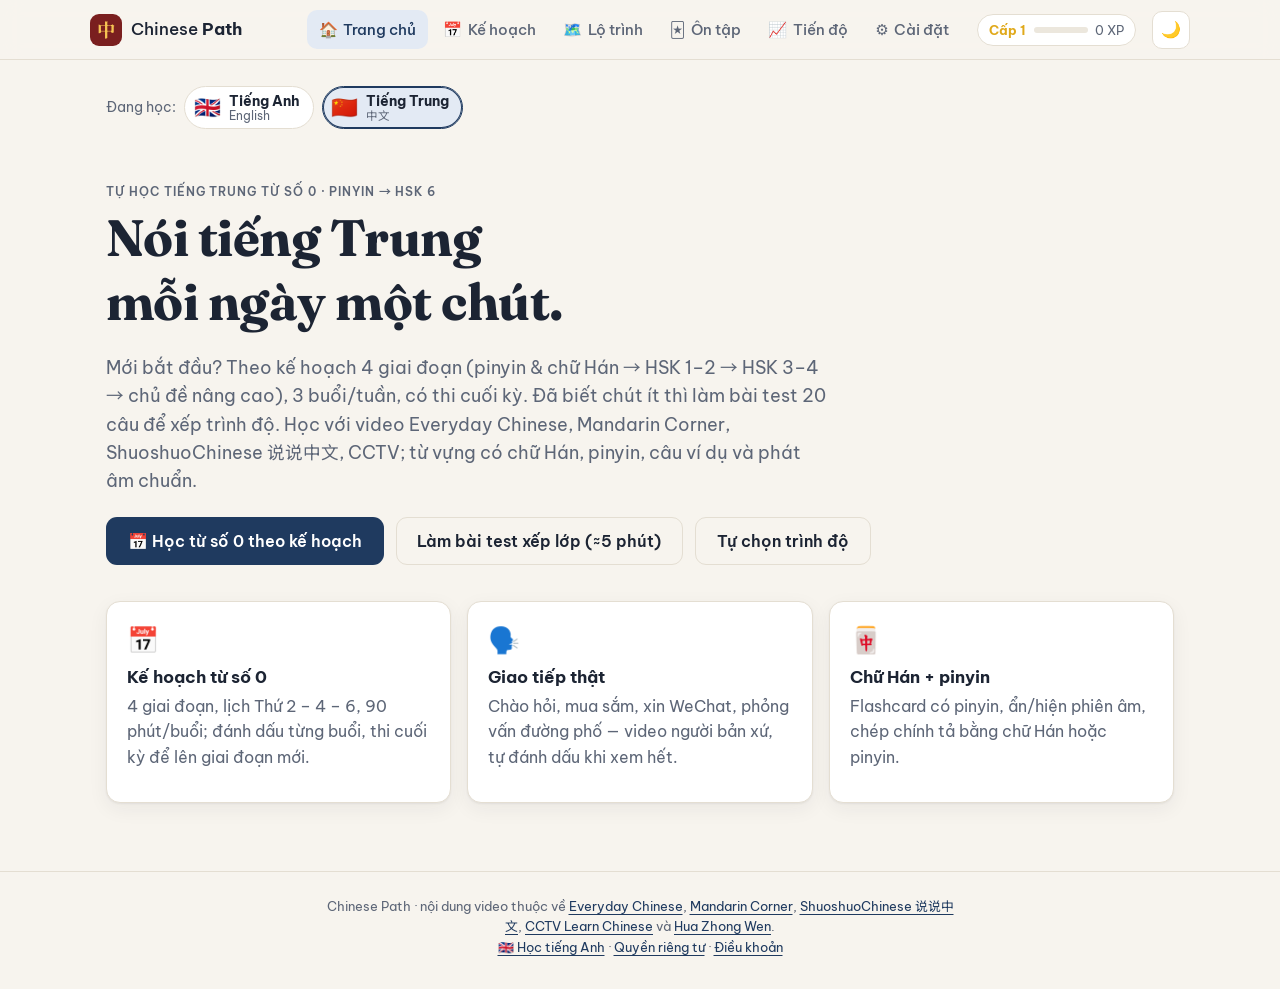
==== commit 8eb653cf: "Add files via upload" ====
--- a/zh/index.html
+++ b/zh/index.html
@@ -3,8 +3,8 @@
 <head>
   <meta charset="utf-8">
   <meta name="viewport" content="width=device-width, initial-scale=1, viewport-fit=cover">
-  <title>Chinese Path · Tự học tiếng Trung giao tiếp HSK 1–6</title>
-  <meta name="description" content="Tự học tiếng Trung giao tiếp từ căn bản tới nâng cao theo HSK 1–6: test xếp lớp, video Everyday Chinese, Mandarin Corner, ShuoshuoChinese, CCTV, flashcard có pinyin và theo dõi tiến độ.">
+  <title>Chinese Path · Tự học tiếng Trung từ số 0 tới HSK 6</title>
+  <meta name="description" content="Tự học tiếng Trung từ số 0 (pinyin, chữ Hán) tới nâng cao theo HSK 1–6: kế hoạch 4 giai đoạn có thi cuối kỳ, test xếp lớp, video Everyday Chinese, Mandarin Corner, ShuoshuoChinese, CCTV, flashcard có pinyin và theo dõi tiến độ.">
   <meta name="theme-color" content="#7a1f1f">
   <link rel="icon" href="data:image/svg+xml,<svg xmlns='http://www.w3.org/2000/svg' viewBox='0 0 64 64'><rect width='64' height='64' rx='14' fill='%237a1f1f'/><text x='32' y='45' font-size='36' font-family='serif' font-weight='700' text-anchor='middle' fill='%23f6c453'>中</text></svg>">
   <link rel="preconnect" href="https://fonts.googleapis.com">
@@ -17,6 +17,7 @@
     <a class="brand" href="#/"><span class="logo logo-zh">中</span><span>Chinese <b>Path</b></span></a>
     <nav class="nav" aria-label="Điều hướng chính">
       <a href="#/" data-nav=""><span>🏠</span>Trang chủ</a>
+      <a href="#/plan" data-nav="plan"><span>📅</span>Kế hoạch</a>
       <a href="#/roadmap" data-nav="roadmap"><span>🗺️</span>Lộ trình</a>
       <a href="#/review" data-nav="review"><span class="nav-ic">🃏<i id="reviewDot" class="dot" hidden></i></span>Ôn tập</a>
       <a href="#/dashboard" data-nav="dashboard"><span>📈</span>Tiến độ</a>
@@ -44,11 +45,13 @@
   <script src="js/lang.js"></script>
   <script src="../js/lang-base.js"></script>
   <script src="js/data.js"></script>
+  <script src="js/plan-data.js"></script>
   <script src="../js/daily.js"></script>
   <script src="../js/store.js"></script>
   <script src="../js/game.js"></script>
   <script src="../js/app.js"></script>
   <script src="../js/review.js"></script>
+  <script src="../js/plan.js"></script>
   <script src="../js/sync.js"></script>
 </body>
 </html>
--- a/css/style.css
+++ b/css/style.css
@@ -666,3 +666,117 @@
 .speed .q-text .py, #qw .py { font-family: var(--font); font-size: 1rem; margin-top: .2rem; }
 .dict-res .py { display: inline-block; margin-top: .3rem; }
 .logo.logo-zh { background: #7a1f1f; font-family: "Noto Serif SC", "Songti SC", serif; }
+
+/* ================= Kế hoạch học theo giai đoạn (#/plan, #/exam) ================= */
+.lv-PY { --c: #a86b00; }
+@media (prefers-color-scheme: dark) { :root:not([data-theme="light"]) .lv-PY { --c: #e9a93a; } }
+:root[data-theme="dark"] .lv-PY { --c: #e9a93a; }
+
+.plan-home { display: flex; gap: .9rem; align-items: center; text-decoration: none; color: var(--ink); border-left: 4px solid var(--gold); }
+.plan-home > span:nth-child(2) { display: flex; flex-direction: column; flex: 1; min-width: 0; }
+.plan-home .eyebrow { margin: 0; }
+.plan-home:hover { border-color: var(--accent); border-left-color: var(--gold); }
+.plan-home.is-today { background: color-mix(in srgb, var(--gold) 14%, var(--surface)); }
+
+.plan-head h1 { margin-bottom: .3rem; }
+.plan-meta { display: flex; flex-wrap: wrap; gap: .5rem; align-items: center; margin: .6rem 0 1rem; }
+.start-pick { white-space: nowrap; display: inline-flex; align-items: center; gap: .5rem; font-size: .88rem; color: var(--muted); }
+.start-pick input { font: inherit; color: var(--ink); background: var(--surface); border: 1px solid var(--line); border-radius: 8px; padding: .3rem .5rem; }
+.plan-start { border-color: var(--accent); }
+.plan-next { border-left: 4px solid var(--accent); }
+.plan-next.is-today { border-left-color: var(--gold); background: color-mix(in srgb, var(--gold) 10%, var(--surface)); }
+.plan-next h2 { font-family: var(--display); margin: .3rem 0 .6rem; }
+
+.ph-steps { display: grid; grid-template-columns: repeat(4, minmax(0, 1fr)); gap: .6rem; margin: 1.2rem 0 1rem; }
+.ph-step { display: flex; gap: .6rem; align-items: flex-start; padding: .7rem .8rem; border: 1px solid var(--line); border-radius: 12px; background: var(--surface); color: var(--ink); text-decoration: none; }
+.ph-step:hover { border-color: var(--accent); }
+.ph-step.active { border-color: var(--accent); box-shadow: inset 0 0 0 1px var(--accent); background: var(--accent-soft); }
+.ph-n { flex: none; width: 1.9rem; height: 1.9rem; border-radius: 50%; display: grid; place-items: center; font-weight: 700; background: var(--surface-2); }
+.ph-step.passed .ph-n { background: var(--ok); color: #fff; }
+.ph-t { display: flex; flex-direction: column; gap: .15rem; min-width: 0; flex: 1; }
+.ph-t strong { font-size: .9rem; line-height: 1.25; }
+.ph-t .bar { height: 5px; margin-top: .3rem; --c: var(--ok); }
+
+.ph-detail h2 { margin: 0; font-family: var(--display); }
+.ph-detail h3 { font-size: 1rem; margin: 1rem 0 .4rem; }
+.ph-grid { gap: 1rem 1.5rem; }
+.ticks { margin: 0; padding-left: 1.1rem; }
+.ticks li { margin: .2rem 0; }
+.tmpl { display: flex; gap: 4px; border-radius: 10px; overflow: hidden; }
+.tmpl-seg { min-width: 6.5rem; padding: .5rem .55rem; display: flex; flex-direction: column; gap: .1rem; font-size: .78rem; line-height: 1.25; background: color-mix(in srgb, var(--accent) 12%, var(--surface)); }
+.tmpl-seg strong { font-size: 1rem; }
+.tmpl-seg.s1 { background: color-mix(in srgb, var(--accent) 20%, var(--surface)); }
+.tmpl-seg.s2 { background: color-mix(in srgb, var(--gold) 26%, var(--surface)); }
+.tmpl-seg.s3 { background: color-mix(in srgb, var(--ok) 18%, var(--surface)); }
+.tmpl-seg.s4 { background: var(--surface-2); }
+
+.weeks { display: grid; gap: .55rem; margin-bottom: 1rem; }
+.wk { border: 1px solid var(--line); border-radius: 12px; background: var(--surface); }
+.wk > summary { display: flex; gap: .7rem; align-items: center; padding: .7rem .9rem; cursor: pointer; list-style: none; }
+.wk > summary::-webkit-details-marker { display: none; }
+.wk > summary::after { content: "▾"; color: var(--muted); transition: transform .15s; }
+.wk[open] > summary::after { transform: rotate(180deg); }
+.wk-n { flex: none; font-weight: 700; font-size: .8rem; padding: .2rem .45rem; border-radius: 7px; background: var(--surface-2); color: var(--muted); }
+.wk-t { flex: 1; display: flex; flex-direction: column; min-width: 0; }
+.wk-c { font-size: .82rem; color: var(--muted); font-variant-numeric: tabular-nums; }
+.wk.now { border-color: var(--gold); }
+.wk.now .wk-n { background: var(--gold); color: #3b2a00; }
+.wk.complete .wk-n { background: var(--ok); color: #fff; }
+.wk.complete .wk-c { color: var(--ok); font-weight: 600; }
+.wk.paused { display: flex; justify-content: space-between; align-items: center; gap: .6rem; padding: .55rem .9rem; color: var(--muted); border-style: dashed; }
+.wk .banner { margin: 0 .9rem .6rem; }
+.wk-foot { margin: 0; padding: 0 .9rem .8rem; }
+.sess-list { list-style: none; margin: 0; padding: 0 .9rem .4rem; display: grid; gap: .5rem; }
+.sess { display: flex; gap: .7rem; align-items: flex-start; padding: .7rem .75rem; border-radius: 10px; background: var(--surface-2); }
+.sess.today { box-shadow: inset 0 0 0 2px var(--gold); }
+.sess.done { opacity: .72; }
+.sess.done .sess-top strong { text-decoration: line-through; text-decoration-color: var(--ok); }
+.sess-main { flex: 1; min-width: 0; }
+.sess-top { display: flex; flex-wrap: wrap; gap: .2rem .5rem; align-items: baseline; }
+.sess-top > span:not(.pill) { color: var(--muted); }
+.chk { position: relative; flex: none; width: 1.5rem; height: 1.5rem; margin-top: .05rem; cursor: pointer; }
+.chk input { position: absolute; inset: 0; opacity: 0; margin: 0; cursor: pointer; }
+.chk span { display: block; width: 100%; height: 100%; border-radius: 7px; border: 2px solid var(--muted); background: var(--surface); }
+.chk input:checked + span { background: var(--ok); border-color: var(--ok); }
+.chk input:checked + span::after { content: "✓"; display: grid; place-items: center; height: 100%; color: #fff; font-weight: 700; font-size: .9rem; }
+.chk input:focus-visible + span { outline: 2px solid var(--accent); outline-offset: 2px; }
+.sess-lessons { display: grid; gap: .35rem; margin: .45rem 0; }
+.sess-lesson { display: flex; gap: .55rem; align-items: center; padding: .4rem .6rem; border: 1px solid var(--line); border-radius: 9px; background: var(--surface); color: var(--ink); text-decoration: none; }
+.sess-lesson:hover { border-color: var(--accent); }
+.sess-lesson > span:first-child { flex: none; width: 1.5rem; height: 1.5rem; display: grid; place-items: center; border-radius: 50%; background: var(--accent-soft); color: var(--accent); font-size: .75rem; }
+.sess-lesson.done > span:first-child { background: var(--ok); color: #fff; }
+.sess-lesson > span:last-child { display: flex; flex-direction: column; min-width: 0; }
+.sess-lesson em { font-style: normal; }
+.sess-tasks { margin: .35rem 0 .2rem; padding-left: 1.1rem; }
+.sess-tasks li { margin: .15rem 0; }
+.phrases { margin: 0 .9rem .7rem; padding: .6rem .8rem; border-radius: 10px; background: color-mix(in srgb, var(--gold) 12%, var(--surface)); }
+.phrases ul { list-style: none; margin: .2rem 0 0; padding: 0; display: grid; grid-template-columns: repeat(2, minmax(0, 1fr)); gap: .25rem 1rem; }
+
+.exam-card { border-top: 4px solid var(--accent); }
+.exam-card.passed { border-top-color: var(--ok); }
+.exam-card h2 { margin: 0; font-family: var(--display); font-size: 1.3rem; }
+.pill.ok { background: var(--ok-soft); color: var(--ok); }
+.checklist { list-style: none; padding: 0; margin: .3rem 0 0; display: grid; gap: .35rem; }
+.checklist label { display: flex; gap: .6rem; align-items: flex-start; padding: .45rem .6rem; border-radius: 9px; background: var(--surface-2); cursor: pointer; }
+.checklist input { margin-top: .25rem; width: 1.05rem; height: 1.05rem; accent-color: var(--ok); }
+.exam .qz legend { line-height: 1.5; }
+.exam .py { margin: .1rem 0 .3rem; }
+.ex-say { font-size: 1.1rem; padding: .25rem .45rem; }
+.exam-result { display: flex; gap: 1.2rem; align-items: center; padding: 1rem 1.1rem; border-radius: 12px; margin-top: .4rem; }
+.exam-result.good { background: var(--ok-soft); }
+.exam-result.bad { background: var(--bad-soft); }
+.exam-result .big { font-family: var(--display); font-size: 2.2rem; font-weight: 700; white-space: nowrap; }
+.exam-result .big small { font-size: 1rem; color: var(--muted); }
+.exam-result p { margin: .3rem 0; }
+
+@media (max-width: 720px) {
+  .ph-steps { grid-template-columns: repeat(2, minmax(0, 1fr)); }
+  .tmpl { flex-direction: column; }
+  .tmpl-seg { min-width: 0; flex: none !important; flex-direction: row; align-items: baseline; gap: .5rem; }
+  .tmpl-seg strong { min-width: 2.4rem; }
+  .phrases ul { grid-template-columns: 1fr; }
+  .plan-home { flex-wrap: wrap; }
+  .plan-home .btn { width: 100%; text-align: center; }
+  .exam-result { flex-direction: column; align-items: flex-start; }
+  .nav a { padding: .3rem .25rem; }
+}
